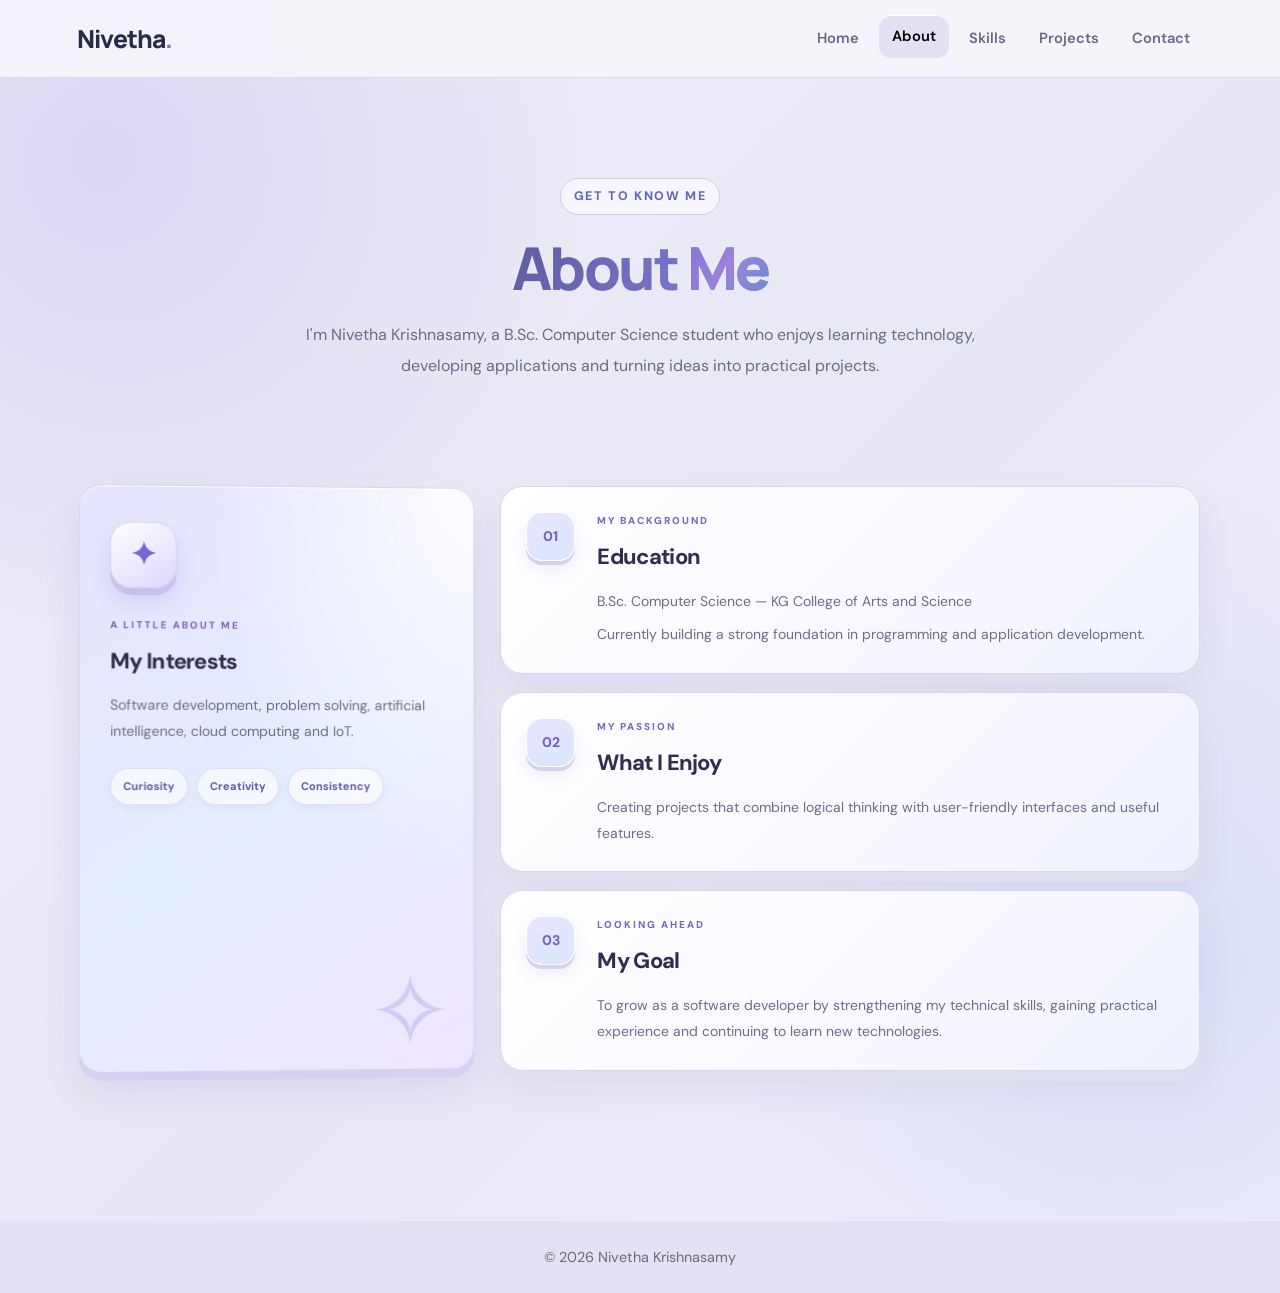
==== about.html @ 0d87b53e "Initial portfolio" ====
<!DOCTYPE html>
<html lang="en">
<head>
    <meta charset="UTF-8">
    <meta name="viewport" content="width=device-width, initial-scale=1.0">
    <title>About | Nivetha</title>
    <link rel="stylesheet" href="style.css">
</head>
<body class="about-page">

<header>
    <a class="logo" href="index.html">Nivetha<span>.</span></a>
    <nav>
        <a href="index.html">Home</a>
        <a class="active" href="about.html">About</a>
        <a href="skills.html">Skills</a>
        <a href="projects.html">Projects</a>
        <a href="contact.html">Contact</a>
    </nav>
</header>

<main>
    <section class="page-intro">
        <span class="eyebrow">GET TO KNOW ME</span>
        <h1 class="page-title">About <span>Me</span></h1>
        <p>
            I'm Nivetha Krishnasamy, a B.Sc. Computer Science student
            who enjoys learning technology, developing applications
            and turning ideas into practical projects.
        </p>
    </section>

    <section class="about-layout section">
        <aside class="about-panel">
            <div class="icon-tile">✦</div>
            <span class="about-label">A LITTLE ABOUT ME</span>
            <h2>My Interests</h2>
            <p>
                Software development, problem solving, artificial
                intelligence, cloud computing and IoT.
            </p>

            <div class="chips">
                <span class="chip">Curiosity</span>
                <span class="chip">Creativity</span>
                <span class="chip">Consistency</span>
            </div>

            <div class="about-decoration">✧</div>
        </aside>

        <div class="list">
            <article class="list-item">
                <div class="about-card-icon">01</div>
                <div>
                    <span class="about-label">MY BACKGROUND</span>
                    <h2>Education</h2>
                    <p>
                        B.Sc. Computer Science — KG College of Arts and Science
                    </p>
                    <p>
                        Currently building a strong foundation in programming
                        and application development.
                    </p>
                </div>
            </article>

            <article class="list-item">
                <div class="about-card-icon">02</div>
                <div>
                    <span class="about-label">MY PASSION</span>
                    <h2>What I Enjoy</h2>
                    <p>
                        Creating projects that combine logical thinking
                        with user-friendly interfaces and useful features.
                    </p>
                </div>
            </article>

            <article class="list-item">
                <div class="about-card-icon">03</div>
                <div>
                    <span class="about-label">LOOKING AHEAD</span>
                    <h2>My Goal</h2>
                    <p>
                        To grow as a software developer by strengthening
                        my technical skills, gaining practical experience
                        and continuing to learn new technologies.
                    </p>
                </div>
            </article>
        </div>
    </section>
</main>

<footer>© 2026 Nivetha Krishnasamy</footer>

<script src="script.js"></script>
</body>
</html>
---- style.css ----
@import url('https://fonts.googleapis.com/css2?family=DM+Sans:wght@400;500;600;700&family=Manrope:wght@500;600;700;800&display=swap');

/* =========================
   1. THEME VARIABLES
========================= */

:root {
    --bg: #eeedf7;
    --bg2: #e4e3f1;
    --paper: #f9f8fd;
    --card: #ffffff;
    --ink: #292b4d;
    --muted: #686b89;
    --accent: #777bc7;
    --accent2: #9b8cdb;
    --line: #d8d7ec;

    --shadow: 0 18px 45px #5d5b9220;
    --shadow2: 0 24px 42px #7773b52b;

    --card-surface: linear-gradient(145deg, #fbfaff 0%, #efedf9 100%);
    --card-border: #d8d6ed;
    --card-shadow: 0 10px 0 #e0def1, 0 18px 35px #65639a18;
    --card-shadow-hover: 0 14px 0 #d7d4ed, 0 26px 42px #65639a26;
}

/* =========================
   2. GLOBAL STYLES
========================= */

* {
    box-sizing: border-box;
    margin: 0;
    padding: 0;
}

html {
    scroll-behavior: smooth;
}

body {
    font-family: 'DM Sans', sans-serif;
    background:
        radial-gradient(circle at 10% 5%, #dad8f0 0, transparent 32%),
        linear-gradient(135deg, var(--bg), #f4f1f9 55%, #e4e6f5);
    color: var(--ink);
    line-height: 1.7;
    min-height: 100vh;
}

a {
    color: inherit;
    text-decoration: none;
}

main {
    max-width: 1180px;
    width: 88%;
    margin: auto;
    min-height: 72vh;
}

/* =========================
   3. HEADER AND NAVIGATION
========================= */

header {
    position: sticky;
    top: 0;
    z-index: 10;
    display: flex;
    align-items: center;
    justify-content: space-between;
    gap: 22px;
    padding: 17px max(6%, calc((100% - 1180px) / 2));
    background: #f7f6fbe8;
    backdrop-filter: blur(18px);
    border-bottom: 1px solid #d9d8ed;
}

.logo {
    font: 800 1.55rem Manrope, sans-serif;
    color: var(--ink);
    letter-spacing: -1px;
}

.logo span {
    color: var(--accent);
}

nav {
    display: flex;
    align-items: center;
    gap: 7px;
    flex-wrap: wrap;
}

nav a {
    padding: 9px 13px;
    border-radius: 12px;
    color: #666987;
    font-weight: 600;
    font-size: .92rem;
    transition: .25s;
}

nav a:hover,
nav a.active {
    background: #e3e1f5;
    color: #565aa9;
    box-shadow: inset 0 1px #ffffff;
}

/* =========================
   4. HOME HERO SECTION
========================= */

.hero {
    display: grid;
    grid-template-columns: 1.15fr .85fr;
    gap: 60px;
    align-items: center;
    padding: 90px 0 75px;
}

.eyebrow {
    display: inline-flex;
    padding: 7px 13px;
    border: 1px solid #cfceea;
    border-radius: 30px;
    background: #f7f6ff;
    color: #6569b5;
    font-size: .78rem;
    font-weight: 800;
    letter-spacing: 1.6px;
}

.hero h1,
.page-title {
    font: 800 clamp(2.5rem, 5.4vw, 4.6rem) / 1.1 Manrope, sans-serif;
    letter-spacing: -2.5px;
    margin: 20px 0;
    color: #292b4d;
}

.hero h1 span,
.page-title span {
    color: #777bc7;
}

.hero h2 {
    font-size: 1.2rem;
    color: #6b6d8a;
    margin-bottom: 15px;
}

.lead {
    font-size: 1.08rem;
    color: var(--muted);
    max-width: 600px;
}

.actions {
    display: flex;
    gap: 12px;
    flex-wrap: wrap;
    margin-top: 26px;
}

/* =========================
   5. BUTTONS
========================= */

.btn {
    display: inline-flex;
    align-items: center;
    justify-content: center;
    padding: 12px 19px;
    border-radius: 13px;
    background: linear-gradient(135deg, #777bc7, #9990dc);
    color: #ffffff;
    font-weight: 700;
    border: 1px solid #8986d1;
    box-shadow: 0 8px 18px #777bc735;
    transition: transform .25s, box-shadow .25s;
    cursor: pointer;
    font: inherit;
}

.btn:hover {
    transform: translateY(-4px);
    box-shadow: 0 14px 25px #777bc74a;
}

.btn.secondary {
    background: #faf9ff;
    color: #6266b2;
    border-color: #d8d6f0;
}

.btn:disabled {
    opacity: .65;
    cursor: wait;
    transform: none;
}

/* =========================
   6. HOME PROFILE VISUAL
========================= */

.visual {
    position: relative;
    min-height: 360px;
    display: grid;
    place-items: center;
    perspective: 1000px;
}

.profile-card {
    position: relative;
    width: min(310px, 90%);
    aspect-ratio: 4 / 5;
    border-radius: 30px;
    background: linear-gradient(145deg, #ffffff, #e6e4f6);
    border: 1px solid #ffffff;
    box-shadow: 20px 22px 0 #d2d0eb, 0 35px 65px #62619c30;
    transform: rotate(4deg);
    display: grid;
    place-items: center;
    overflow: hidden;

    
/* Fix profile photo display */
.profile-card {
    position: relative;
    width: 320px;
    height: 380px;
    overflow: hidden;
    border-radius: 28px;
    background: #e9e3f8;
    isolation: isolate;
}

.profile-card img {
    position: relative;
    z-index: 2;
    display: block;
    width: 100%;
    height: 100%;
    object-fit: cover;
    object-position: center top;
    border-radius: inherit;
}

/* Hide decorative overlays covering the photo */
.profile-card::before,
.profile-card::after {
    content: none !important;
    display: none !important;
}

}

.profile-card::before {
    content: '';
    position: absolute;
    width: 250px;
    height: 250px;
    border-radius: 50%;
    background: linear-gradient(135deg, #c8c6ef, #a4a5df);
    top: -55px;
    right: -70px;
}

.profile-card::after {
    content: 'N.';
    font: 800 8rem Manrope, sans-serif;
    color: #777bc7;
    opacity: .95;
    text-shadow: 4px 7px #d7d5f0;
    z-index: 1;
}

.floating {
    position: absolute;
    border-radius: 22px;
    background: #fbfaff;
    border: 1px solid #ffffff;
    box-shadow: var(--shadow);
    padding: 14px 18px;
    font-weight: 800;
    color: #696cba;
}

.float-a {
    top: 32px;
    left: 0;
    transform: rotate(-7deg);
}

.float-b {
    right: 0;
    bottom: 40px;
    transform: rotate(6deg);
}

/* =========================
   7. SECTIONS AND HEADINGS
========================= */

.section {
    padding: 38px 0 65px;
}

.section-head {
    margin-bottom: 24px;
}

.section-head h2 {
    font: 800 clamp(1.8rem, 3vw, 2.5rem) Manrope, sans-serif;
    letter-spacing: -1px;
}

.section-head p {
    color: var(--muted);
    margin-top: 7px;
}

.page-intro {
    padding: 70px 0 32px;
}

.page-intro .page-title {
    font-size: clamp(2.4rem, 5vw, 3.7rem);
}

.page-intro p {
    max-width: 720px;
    color: var(--muted);
}

/* =========================
   8. COMMON 3D CARDS
========================= */

.cards {
    display: grid;
    grid-template-columns: repeat(3, minmax(0, 1fr));
    align-items: stretch;
    gap: 24px;
}

.card,
.about-panel,
.list-item,
.contact-box,
.contact-form {
    background: var(--card-surface);
    border: 1px solid var(--card-border);
    border-radius: 23px;
    box-shadow: var(--card-shadow);
    transition:
        transform .28s ease,
        box-shadow .28s ease,
        border-color .28s ease;
    transform-style: preserve-3d;
}

.card {
    height: 100%;
    display: flex;
    flex-direction: column;
    align-items: flex-start;
    padding: 26px;
}

.card:hover,
.about-panel:hover,
.list-item:hover,
.contact-box:hover,
.contact-form:hover {
    transform: translateY(-5px);
    box-shadow: var(--card-shadow-hover);
    border-color: #c4c1e7;
}

.card h3 {
    font: 700 1.2rem Manrope, sans-serif;
    margin: 10px 0;
    color: #383a69;
}

.card p {
    color: var(--muted);
}

.icon-tile {
    width: 52px;
    height: 52px;
    display: grid;
    place-items: center;
    flex-shrink: 0;
    border-radius: 16px;
    background: linear-gradient(145deg, #e4e2f8, #c9c8ed);
    color: #6669b4;
    font-size: 1.35rem;
    font-weight: 800;
    border: 1px solid #d7d4f1;
    box-shadow: inset 2px 2px #ffffff, 5px 6px 12px #7777ae20;
}

/* =========================
   9. ABOUT PAGE
========================= */

.about-page {
    --about-text: #302e50;
    --about-muted: #6e6c89;
}

.about-page .page-intro {
    max-width: 850px;
    margin: 0 auto;
    text-align: center;
}

.about-page .page-intro p {
    max-width: 690px;
    margin: 18px auto 0;
    line-height: 1.9;
}

.about-page .page-title span {
    background: linear-gradient(120deg, #8070d8, #9c83dc, #658bd5);
    -webkit-background-clip: text;
    background-clip: text;
    color: transparent;
}

.about-layout {
    display: grid;
    grid-template-columns: minmax(260px, .85fr) minmax(0, 1.5fr);
    gap: 24px;
    align-items: stretch;
}

.about-panel {
    position: relative;
    overflow: hidden;
    padding: 36px 30px;
    min-height: 350px;
    background:
        radial-gradient(ellipse at top right, #ffffffeb, transparent 48%),
        linear-gradient(145deg, #e6e4ff 0%, #e4edff 55%, #f0e5ff 100%);
    box-shadow:
        0 8px 0 #d4d2f0,
        0 18px 35px #5b539921,
        inset 0 1px 0 #ffffff;
    transform: perspective(1000px) rotateY(2deg);
}

.about-page .about-panel:hover {
    transform: perspective(1000px) rotateY(0deg) translateY(-8px);
    box-shadow:
        0 12px 0 #d4d2f0,
        0 28px 45px #5b539933,
        inset 0 1px 0 #ffffff;
}

.about-page .icon-tile {
    width: 66px;
    height: 66px;
    margin-bottom: 28px;
    border-radius: 21px;
    background: linear-gradient(145deg, #ffffff, #dcd7ff);
    color: #7867cf;
    font-size: 31px;
    box-shadow: 0 7px 0 #c9c2f1, 0 13px 22px #5a4ca524;
}

.about-label {
    display: block;
    margin-bottom: 9px;
    color: #7867bd;
    font-size: 10px;
    font-weight: 800;
    letter-spacing: 2px;
}

.about-page .about-panel h2,
.about-page .list-item h2 {
    margin: 0 0 13px;
    color: var(--about-text);
    font-size: 22px;
    font-weight: 750;
}

.about-page .about-panel > p,
.about-page .list-item p {
    color: var(--about-muted);
    font-size: 14px;
    line-height: 1.85;
}

.about-page .about-panel > p {
    margin-bottom: 23px;
}

.chips {
    display: flex;
    flex-wrap: wrap;
    gap: 9px;
    margin-top: 18px;
}

.chip {
    display: inline-flex;
    align-items: center;
    padding: 8px 12px;
    border: 1px solid #d5d2ee;
    border-radius: 12px;
    background: #e8e6f7;
    color: #595da6;
    font-size: .9rem;
    font-weight: 700;
    transition: transform .2s ease, background .2s ease;
}

.chip:hover {
    transform: translateY(-2px);
    background: #dedbf4;
}

.about-page .chip {
    border-radius: 999px;
    background: #ffffffa6;
    border-color: #7d6bc72e;
    color: #6256a5;
    font-size: 11px;
    box-shadow: 0 3px 8px #5a4ca510;
}

.about-page .chip:hover {
    transform: translateY(-3px);
    background: #ffffff;
}

.about-decoration {
    position: absolute;
    right: 22px;
    bottom: 7px;
    color: #7867cf3b;
    font-size: 100px;
    line-height: 1;
    pointer-events: none;
}

.list {
    display: grid;
    grid-template-columns: 1fr;
    gap: 18px;
}

.list-item {
    display: grid;
    grid-template-columns: 53px minmax(0, 1fr);
    align-items: start;
    gap: 18px;
    padding: 25px;
    background: linear-gradient(135deg, #ffffff 0%, #f8f7ff 62%, #eef2ff 100%);
}

.list-item strong {
    display: block;
    font: 800 1.08rem Manrope, sans-serif;
    color: #5559a5;
    margin-bottom: 7px;
}

.about-page .list-item p {
    margin: 7px 0 0;
}

.about-page .list-item p + p {
    margin-top: 8px;
}

.about-card-icon {
    display: grid;
    place-items: center;
    width: 49px;
    height: 49px;
    border: 1px solid #fffffff2;
    border-radius: 16px;
    background: linear-gradient(145deg, #e9e5ff, #d9e7ff);
    color: #7262c4;
    font-size: 14px;
    font-weight: 800;
    box-shadow: 0 4px 0 #d5d2f0, 0 8px 15px #6455af1a;
    transition: transform .3s ease;
}

.about-page .list-item:hover .about-card-icon {
    transform: translateY(-3px) rotate(-5deg);
}

/* =========================
   10. PROJECT CARDS
========================= */

.cards > .card .project-buttons {
    margin-top: auto;
    padding-top: 18px;
}

.cards > .card .tech-description:not([hidden]) {
    width: 100%;
}

.project-extra {
    margin-top: 14px;
}

.project-buttons {
    margin-top: 16px;
}

.tech-tags {
    display: flex;
    flex-wrap: wrap;
    gap: 8px;
    margin-top: 14px;
}

.tech-tags button {
    border: 1px solid #d5d2ee;
    background: #e8e6f7;
    border-radius: 12px;
    padding: 7px 10px;
    color: #595da6;
    cursor: pointer;
    transition: transform .2s ease, background .2s ease;
}

.tech-tags button:hover {
    transform: translateY(-2px);
    background: #dedbf4;
}

.tech-description {
    margin-top: 12px;
    padding: 12px;
    background: #f0effb;
    border-radius: 12px;
    color: #5f6284;
}

/* =========================
   11. CONTACT PAGE
========================= */

.contact-layout {
    display: grid;
    grid-template-columns: minmax(0, .8fr) minmax(0, 1.2fr);
    align-items: stretch;
    gap: 24px;
    padding-bottom: 70px;
}

.contact-box,
.contact-form {
    padding: 30px;
}

.contact-box h2,
.contact-form h2 {
    font: 800 1.35rem Manrope, sans-serif;
    color: #383a69;
    margin: 13px 0;
}

.contact-box p {
    color: var(--muted);
    margin: 10px 0;
}

.contact-box a {
    overflow-wrap: anywhere;
}

.contact-form label {
    display: block;
    font-weight: 700;
    font-size: .9rem;
    margin: 12px 0 5px;
}

.contact-form input,
.contact-form textarea {
    width: 100%;
    padding: 13px 14px;
    border: 1px solid #d5d3eb;
    background: #fbfaff;
    border-radius: 13px;
    font: inherit;
    color: var(--ink);
    outline: none;
}

.contact-form input:focus,
.contact-form textarea:focus {
    border-color: #8b89d0;
    box-shadow: 0 0 0 4px #b9b6eb35;
}

.contact-form textarea {
    min-height: 140px;
    resize: vertical;
}

.form-actions {
    margin-top: 16px;
}

.status {
    margin-top: 12px;
    color: #5559a2;
    font-weight: 700;
    overflow-wrap: anywhere;
}

/* =========================
   12. FOOTER
========================= */

footer {
    text-align: center;
    padding: 24px;
    margin-top: 20px;
    background: #e3e1f2;
    border-top: 1px solid #d3d1e9;
    color: #686b89;
    font-size: .9rem;
}

.menu-toggle {
    display: none;
}

/* =========================
   13. TABLET RESPONSIVE
========================= */

@media (max-width: 800px) {
    header {
        align-items: flex-start;
        flex-direction: column;
        padding: 14px 6%;
    }

    nav {
        gap: 2px;
    }

    nav a {
        padding: 7px 9px;
        font-size: .85rem;
    }

    .hero {
        grid-template-columns: 1fr;
        gap: 25px;
        padding: 55px 0;
    }

    .visual {
        min-height: 300px;
    }

    .cards {
        grid-template-columns: repeat(2, minmax(0, 1fr));
    }

    .about-layout,
    .contact-layout {
        grid-template-columns: 1fr;
        align-items: stretch;
    }

    .about-page .about-panel {
        min-height: auto;
        transform: none;
    }

    .about-page .about-panel:hover {
        transform: translateY(-5px);
    }

    .about-panel,
    .list-item,
    .contact-box,
    .contact-form {
        padding: 23px;
    }

    .about-page .page-intro {
        margin-top: 35px;
    }
}

/* =========================
   14. MOBILE RESPONSIVE
========================= */

@media (max-width: 540px) {
    main {
        width: 90%;
    }

    .cards {
        grid-template-columns: 1fr;
    }

    .hero h1 {
        letter-spacing: -1.5px;
    }

    .page-intro {
        padding-top: 48px;
    }

    .card {
        padding: 22px;
    }

    .visual {
        min-height: 275px;
    }

    .profile-card {
        width: 235px;
    }

    .float-a {
        left: 2px;
    }

    .float-b {
        right: 0;
    }

    .about-page .about-layout {
        padding: 12px 0 55px;
    }

    .about-page .about-panel {
        padding: 27px 23px;
        border-radius: 23px;
    }

    .about-page .list-item {
        grid-template-columns: 43px minmax(0, 1fr);
        gap: 13px;
        padding: 19px 16px;
        border-radius: 20px;
    }

    .about-page .about-card-icon {
        width: 41px;
        height: 41px;
        border-radius: 13px;
    }

    .about-page .about-panel h2,
    .about-page .list-item h2 {
        font-size: 19px;
    }
}

/* =========================
   15. ACCESSIBILITY
========================= */

@media (prefers-reduced-motion: reduce) {
    *,
    *::before,
    *::after {
        scroll-behavior: auto !important;
        transition: none !important;
        animation: none !important;
    }
}
```css
/* ===================================
   PERIWINKLE DREAM — PREMIUM UPGRADE
   =================================== */

:root {
    --bg: #eeedf7;
    --bg-soft: #e5e3f3;
    --surface: #fbfaff;
    --purple: #7775c9;
    --purple-dark: #5e5cb0;
    --lilac: #aaa0e5;
    --blue: #a6b8ef;
    --text: #292846;
    --muted: #70708e;
    --border: rgba(119, 117, 201, 0.18);
    --shadow:
        0 12px 30px rgba(85, 79, 150, 0.10),
        0 3px 8px rgba(85, 79, 150, 0.06);
}

/* Soft gradient background */
body {
    background:
        radial-gradient(
            circle at 8% 12%,
            rgba(181, 167, 239, 0.32),
            transparent 30%
        ),
        radial-gradient(
            circle at 92% 75%,
            rgba(165, 190, 242, 0.30),
            transparent 32%
        ),
        linear-gradient(135deg, #eeedf7, #e8e7f5 55%, #f4f1fb);

    color: var(--text);
    overflow-x: hidden;
}

/* Smooth scrolling */
html {
    scroll-behavior: smooth;
}

/* Attractive headings */
h1,
h2,
h3 {
    letter-spacing: -0.7px;
}

h1 {
    background: linear-gradient(
        115deg,
        #37335f,
        #7775c9 55%,
        #a08cdb
    );

    -webkit-background-clip: text;
    background-clip: text;
    -webkit-text-fill-color: transparent;
}

/* Premium navigation */
header {
    backdrop-filter: blur(16px);
    -webkit-backdrop-filter: blur(16px);
}

nav a {
    transition:
        color 0.3s ease,
        background 0.3s ease,
        transform 0.3s ease;
}

nav a:hover,
nav a.active {
    color: var(--purple-dark);
    transform: translateY(-2px);
}

/* Gradient buttons */
button,
.btn,
a.btn,
.primary-btn {
    background: linear-gradient(
        135deg,
        #7775c9,
        #9285d7 60%,
        #a49be5
    );

    color: #ffffff;
    border: 1px solid rgba(255, 255, 255, 0.45);
    border-radius: 14px;
    padding: 12px 23px;
    font-weight: 600;
    box-shadow: 0 7px 18px rgba(103, 96, 190, 0.22);

    transition:
        transform 0.3s ease,
        box-shadow 0.3s ease,
        filter 0.3s ease;
}

button:hover,
.btn:hover,
a.btn:hover,
.primary-btn:hover {
    transform: translateY(-4px);
    box-shadow: 0 13px 25px rgba(103, 96, 190, 0.30);
    filter: saturate(1.12);
}

/* 3D card effect */
.card,
.skill-card,
.project-card,
.info-card,
.about-card,
.interest-card,
.education-card {
    position: relative;
    background: linear-gradient(
        145deg,
        rgba(255, 255, 255, 0.96),
        rgba(245, 243, 253, 0.94)
    );

    border: 1px solid rgba(255, 255, 255, 0.95);
    border-radius: 22px;
    box-shadow: var(--shadow);

    transition:
        transform 0.35s ease,
        box-shadow 0.35s ease,
        border-color 0.35s ease;

    transform-style: preserve-3d;
}

/* Soft highlight inside cards */
.card::before,
.skill-card::before,
.project-card::before,
.info-card::before,
.about-card::before,
.interest-card::before,
.education-card::before {
    content: "";
    position: absolute;
    inset: 0;
    border-radius: inherit;
    background: linear-gradient(
        135deg,
        rgba(255, 255, 255, 0.48),
        transparent 48%
    );

    pointer-events: none;
}

/* Lift on hover */
.card:hover,
.skill-card:hover,
.project-card:hover,
.info-card:hover,
.about-card:hover,
.interest-card:hover,
.education-card:hover {
    transform: translateY(-9px) rotateX(2deg);
    box-shadow:
        0 22px 42px rgba(91, 83, 161, 0.17),
        0 7px 15px rgba(91, 83, 161, 0.08);

    border-color: rgba(143, 130, 220, 0.42);
}

/* Skill badges */
.skill-card span,
.skill-tag,
.tech-tag {
    display: inline-block;
    background: linear-gradient(135deg, #eeebff, #e1e9ff);
    color: #57549e;
    border: 1px solid #dcd9f5;
    border-radius: 10px;
    padding: 7px 12px;
    margin: 4px;

    transition:
        transform 0.25s ease,
        background 0.25s ease;
}

.skill-card span:hover,
.skill-tag:hover,
.tech-tag:hover {
    transform: translateY(-3px) scale(1.04);
    background: linear-gradient(135deg, #ded8ff, #d8e4ff);
}

/* Project card images */
.project-card img,
.card img {
    transition: transform 0.45s ease;
}

.project-card:hover img,
.card:hover img {
    transform: scale(1.035);
}

/* Form inputs */
input,
textarea,
select {
    background: rgba(255, 255, 255, 0.82);
    color: var(--text);
    border: 1px solid #d7d4ed;
    border-radius: 12px;
    padding: 12px 14px;
    transition:
        border-color 0.25s ease,
        box-shadow 0.25s ease;
}

input:focus,
textarea:focus,
select:focus {
    outline: none;
    border-color: var(--purple);
    box-shadow: 0 0 0 4px rgba(119, 117, 201, 0.13);
}

/* Footer */
footer {
    border-top: 1px solid var(--border);
    color: var(--muted);
}

/* Keyboard accessibility */
a:focus-visible,
button:focus-visible {
    outline: 3px solid #9b91e1;
    outline-offset: 4px;
}

/* Mobile responsive */
@media (max-width: 768px) {
    .card,
    .skill-card,
    .project-card,
    .info-card,
    .about-card,
    .interest-card,
    .education-card {
        border-radius: 18px;
    }

    .card:hover,
    .skill-card:hover,
    .project-card:hover,
    .info-card:hover,
    .about-card:hover,
    .interest-card:hover,
    .education-card:hover {
        transform: translateY(-4px);
    }

    button,
    .btn,
    a.btn,
    .primary-btn {
        padding: 11px 18px;
    }
}

/* Reduce motion when requested */
@media (prefers-reduced-motion: reduce) {
    *,
    *::before,
    *::after {
        scroll-behavior: auto !important;
        animation-duration: 0.01ms !important;
        transition-duration: 0.01ms !important;
    }
}
```css
/* ==========================================
   NIVETHA PORTFOLIO — PAGE-BY-PAGE DESIGN
   Theme: Periwinkle Dream
   ========================================== */

/* SHARED DESIGN */
body {
    background:
        radial-gradient(ellipse at 10% 5%,
            #dcd8f5 0%, transparent 34%),
        radial-gradient(ellipse at 95% 55%,
            #dce5fa 0%, transparent 30%),
        #eeedf7;
    color: #292846;
}

main {
    width: min(1120px, 92%);
    margin-inline: auto;
}

section {
    margin-block: 35px;
}

section h2 {
    color: #5552a0;
    letter-spacing: -0.7px;
}

a, button {
    transition: all 0.3s ease;
}

a:focus-visible,
button:focus-visible,
input:focus-visible,
textarea:focus-visible {
    outline: 3px solid #a49be5;
    outline-offset: 3px;
}

/* HOME — BOLD HERO */
body:not(.about-page):not(.skills-page)
:not(.projects-page):not(.contact-page) main {
    padding-block: 28px;
}

.hero,
.home-hero {
    position: relative;
    isolation: isolate;
    padding: clamp(32px, 7vw, 78px);
    border: 1px solid rgba(255,255,255,.85);
    border-radius: 32px;
    background: linear-gradient(
        130deg, #fbfaff, #e6e2fb 58%, #dce7fb
    );
    box-shadow: 0 24px 60px rgba(87, 78, 157, .13);
    overflow: hidden;
}

.hero::after,
.home-hero::after {
    content: "";
    position: absolute;
    z-index: -1;
    width: 230px;
    height: 230px;
    right: -65px;
    top: -65px;
    border-radius: 50%;
    background: linear-gradient(135deg, #c8baf4, #b8d0f7);
    filter: blur(2px);
    opacity: .65;
}

.hero h1,
.home-hero h1 {
    font-size: clamp(2.5rem, 6vw, 4.8rem);
    line-height: 1.08;
}

.hero p,
.home-hero p {
    max-width: 650px;
    line-height: 1.85;
}

/* ABOUT — PROFILE AND TIMELINE */
.about-page main {
    padding-block: 30px;
}

.about-page .interest-card,
.about-page .info-card,
.about-page .about-card,
.about-page .education-card {
    padding: 25px;
    border-radius: 24px;
    background: linear-gradient(145deg, #fff, #f0edff);
    border: 1px solid #fff;
    box-shadow: 0 14px 32px rgba(91, 83, 161, .12);
    transition: transform .35s ease, box-shadow .35s ease;
}

.about-page .interest-card:hover,
.about-page .info-card:hover,
.about-page .about-card:hover,
.about-page .education-card:hover {
    transform: translateY(-7px) rotateX(2deg);
    box-shadow: 0 24px 42px rgba(91, 83, 161, .19);
}

/* SKILLS — RAISED SKILL TILES */
.skills-page main {
    padding-block: 25px;
}

.skills-page .skill-card {
    padding: 25px;
    border-radius: 22px;
    background: linear-gradient(145deg, #fff, #e9e7fa);
    border: 1px solid #fff;
    box-shadow:
        0 10px 0 #d9d5f0,
        0 18px 30px rgba(84, 78, 150, .12);
    transition: transform .3s ease, box-shadow .3s ease;
}

.skills-page .skill-card:hover {
    transform: translateY(-8px) rotate(-1deg);
    box-shadow:
        0 5px 0 #c8c2eb,
        0 24px 38px rgba(84, 78, 150, .19);
}

.skills-page .skill-card h2,
.skills-page .skill-card h3 {
    color: #5e5bb0;
}

/* PROJECTS — PORTFOLIO SHOWCASE */
.projects-page main {
    padding-block: 25px;
}

.projects-page .project-card {
    position: relative;
    padding: 26px;
    border-radius: 25px;
    background: linear-gradient(145deg, #fff, #efedfc);
    border: 1px solid #fff;
    box-shadow: 0 12px 30px rgba(84, 78, 150, .12);
    overflow: hidden;
    transition: transform .35s ease, box-shadow .35s ease;
}

.projects-page .project-card::before {
    content: "";
    display: block;
    height: 5px;
    margin: -26px -26px 22px;
    background: linear-gradient(90deg, #7775c9, #a9a0e9, #b8d0f7);
}

.projects-page .project-card:hover {
    transform: translateY(-8px);
    box-shadow: 0 24px 44px rgba(84, 78, 150, .19);
}

.projects-page .project-card a {
    color: #625fb6;
    font-weight: 700;
}

/* CONTACT — PREMIUM FORM */
.contact-page .contact-intro {
    padding: clamp(25px, 5vw, 50px);
    border-radius: 28px;
    background: linear-gradient(130deg, #fbfaff, #e6e2fb, #e0eafa);
    box-shadow: 0 18px 42px rgba(84, 78, 150, .12);
}

.contact-page form {
    padding: clamp(20px, 4vw, 36px);
    border: 1px solid #fff;
    border-radius: 24px;
    background: rgba(255,255,255,.78);
    box-shadow: 0 15px 35px rgba(84, 78, 150, .12);
}

.contact-page input,
.contact-page textarea {
    width: 100%;
    box-sizing: border-box;
    padding: 13px 15px;
    border: 1px solid #d8d4ef;
    border-radius: 12px;
    background: #fff;
    transition: border-color .25s, box-shadow .25s;
}

.contact-page input:focus,
.contact-page textarea:focus {
    outline: none;
    border-color: #7775c9;
    box-shadow: 0 0 0 4px rgba(119,117,201,.13);
}

/* BUTTONS */
button,
.btn,
.primary-btn {
    border-radius: 13px;
    box-shadow: 0 7px 18px rgba(103, 96, 190, .20);
}

button:hover,
.btn:hover,
.primary-btn:hover {
    transform: translateY(-3px);
    box-shadow: 0 12px 25px rgba(103, 96, 190, .28);
}

/* RESPONSIVE */
@media (max-width: 768px) {
    .hero,
    .home-hero,
    .contact-page .contact-intro {
        border-radius: 22px;
        padding: 25px;
    }

    .about-page .interest-card,
    .about-page .info-card,
    .about-page .about-card,
    .about-page .education-card,
    .skills-page .skill-card,
    .projects-page .project-card {
        border-radius: 18px;
    }

    .skills-page .skill-card:hover,
    .projects-page .project-card:hover,
    .about-page .info-card:hover,
    .about-page .about-card:hover {
        transform: translateY(-4px);
    }
}

@media (prefers-reduced-motion: reduce) {
    *,
    *::before,
    *::after {
        animation-duration: .01ms !important;
        transition-duration: .01ms !important;
    }
}


.profile-card {
    width: 320px;
    height: 380px;
    border-radius: 28px;
    overflow: hidden;
    background: #e9e3f8;
    box-shadow: 0 20px 45px rgba(70, 50, 110, 0.2);
}

.profile-card img {
    width: 100%;
    height: 100%;
    object-fit: cover;
    object-position: center top;
    display: block;
}

/* ===== FULL PROFILE PHOTO - LAVENDER THEME ===== */

.visual {
    position: relative;
    display: flex;
    align-items: center;
    justify-content: center;
    min-width: 0;
}

.profile-card {
    position: relative;
    width: min(100%, 360px);
    height: 440px;
    padding: 9px;
    overflow: hidden;
    border: 2px solid rgba(255, 255, 255, 0.9);
    border-radius: 30px;
    background: linear-gradient(145deg, #dcd7ff, #eee9ff);
    box-shadow: 0 22px 55px rgba(91, 76, 165, 0.22);
    transform: rotate(2deg);
}

/* Display the whole photo */
.profile-card img {
    display: block;
    position: relative;
    z-index: 2;
    width: 100%;
    height: 100%;
    object-fit: contain;
    object-position: center;
    border-radius: 22px;
    background: #e6e0fa;
}

/* Remove old decorative shapes inside the photo card */
.profile-card::before,
.profile-card::after {
    content: none !important;
    display: none !important;
}

.profile-card .initial,
.profile-card .monogram,
.profile-card .profile-letter {
    display: none !important;
}

/* Floating labels */
.floating {
    position: absolute;
    z-index: 3;
    padding: 13px 18px;
    border: 1px solid rgba(255, 255, 255, 0.9);
    border-radius: 15px;
    background: rgba(255, 255, 255, 0.94);
    color: #6960bd;
    font-weight: 700;
    box-shadow: 0 10px 28px rgba(85, 72, 150, 0.14);
}

.float-a {
    top: 8%;
    left: -7%;
}

.float-b {
    right: -5%;
    bottom: 9%;
}

/* Mobile responsive */
@media (max-width: 768px) {
    .visual {
        width: 100%;
        margin: 30px auto;
    }

    .profile-card {
        width: min(82vw, 340px);
        height: 410px;
    }

    .float-a {
        left: 0;
    }

    .float-b {
        right: 0;
    }
}

/* ===== FINAL PROFILE PHOTO FIX ===== */

.profile-card {
    position: relative;
    width: 340px;
    height: 420px;
    padding: 0;
    overflow: hidden;
    border: 3px solid #ffffff;
    border-radius: 28px;
    background: #dcd6fb;
    box-shadow: 0 20px 45px rgba(99, 83, 170, 0.20);
    transform: rotate(0deg);
}

.profile-card img {
    display: block;
    width: 100%;
    height: 100%;
    object-fit: cover;
    object-position: center 20%;
    border-radius: 25px;
    background: #dcd6fb;
}

/* Remove unwanted circle and shapes */
.profile-card::before,
.profile-card::after {
    content: none !important;
    display: none !important;
}

/* Keep only one Creative Builder label */
.visual > .float-b {
    display: block;
}

/* Remove duplicate extra floating labels */
.visual > .floating:not(.float-a):not(.float-b) {
    display: none !important;
}

@media (max-width: 768px) {
    .profile-card {
        width: min(82vw, 340px);
        height: 400px;
    }
}

/* ===== SKILLS PAGE: 3D LAVENDER DESIGN ===== */

.skills-page {
    background:
        radial-gradient(ellipse at 10% 15%, #d9d0ff 0%, transparent 35%),
        radial-gradient(ellipse at 90% 85%, #cbdcff 0%, transparent 38%),
        linear-gradient(135deg, #f7f3ff, #eeebff 55%, #e5eaff);
    background-attachment: fixed;
}

.skills-page main {
    max-width: 1200px;
    margin: 0 auto;
    padding: 45px 28px 90px;
}

.skills-page h1 {
    font-size: clamp(2.8rem, 5vw, 4.5rem);
    letter-spacing: -2px;
    background: linear-gradient(110deg, #292657, #7163d8, #9b8de9);
    -webkit-background-clip: text;
    background-clip: text;
    color: transparent;
}

.skills-page main > p {
    max-width: 680px;
    line-height: 1.9;
}

/* Skills card layout */
.skills-page .cards,
.skills-page .skills-grid {
    display: grid;
    grid-template-columns: repeat(3, minmax(0, 1fr));
    gap: 28px;
    margin-top: 65px;
    perspective: 1200px;
}

/* 3D glass cards */
.skills-page .card,
.skills-page .skill-card {
    position: relative;
    overflow: hidden;
    min-height: 270px;
    padding: 30px 26px;
    border: 1px solid rgba(255, 255, 255, 0.95);
    border-radius: 28px;
    background: linear-gradient(
        145deg,
        rgba(255, 255, 255, 0.96),
        rgba(231, 226, 255, 0.82)
    );
    box-shadow:
        0 12px 25px rgba(78, 66, 145, 0.09),
        0 25px 50px rgba(78, 66, 145, 0.08),
        inset 0 1px 0 #ffffff;
    transform-style: preserve-3d;
    transition:
        transform 0.4s ease,
        box-shadow 0.4s ease,
        border-color 0.4s ease;
}

/* Soft glow in the corner */
.skills-page .card::before,
.skills-page .skill-card::before {
    content: "";
    position: absolute;
    width: 150px;
    height: 150px;
    top: -75px;
    right: -65px;
    border-radius: 50%;
    background: linear-gradient(135deg, #c9c0ff, #a9c8ff);
    opacity: 0.42;
    filter: blur(2px);
    transition: transform 0.45s ease;
    pointer-events: none;
}

.skills-page .card:hover,
.skills-page .skill-card:hover {
    transform: translateY(-12px) rotateX(3deg) rotateY(-3deg);
    border-color: #c4b9ff;
    box-shadow:
        0 20px 35px rgba(92, 76, 180, 0.15),
        0 35px 65px rgba(92, 76, 180, 0.13);
}

.skills-page .card:hover::before,
.skills-page .skill-card:hover::before {
    transform: scale(1.5);
}

.skills-page .card h3,
.skills-page .skill-card h3 {
    position: relative;
    color: #373365;
    font-size: 1.25rem;
    margin: 18px 0 12px;
}

.skills-page .card p,
.skills-page .skill-card p {
    position: relative;
    color: #77759a;
    line-height: 1.8;
}

/* Icon tile */
.skills-page .icon-tile {
    position: relative;
    display: grid;
    place-items: center;
    width: 58px;
    height: 58px;
    border: 1px solid white;
    border-radius: 18px;
    background: linear-gradient(145deg, #e4deff, #c8c4ff);
    color: #6255c6;
    font-size: 1.55rem;
    box-shadow:
        5px 6px 0 #d4cefa,
        0 10px 22px rgba(99, 82, 180, 0.14);
    transition: transform 0.35s ease;
}

.skills-page .card:hover .icon-tile,
.skills-page .skill-card:hover .icon-tile {
    transform: translateY(-5px) rotate(-8deg) scale(1.06);
}

/* Skill tags */
.skills-page .card span,
.skills-page .skill-card span,
.skills-page .card .skill-tag,
.skills-page .skill-card .skill-tag {
    position: relative;
    display: inline-block;
    margin: 6px 5px 0 0;
    padding: 10px 14px;
    border: 1px solid #ddd7ff;
    border-radius: 13px;
    background: linear-gradient(135deg, #f0edff, #e1e5ff);
    color: #5e58ad;
    font-size: 0.9rem;
    font-weight: 650;
    transition:
        transform 0.25s ease,
        background 0.25s ease,
        box-shadow 0.25s ease;
}

.skills-page .card span:hover,
.skills-page .skill-card span:hover,
.skills-page .card .skill-tag:hover,
.skills-page .skill-card .skill-tag:hover {
    transform: translateY(-4px);
    background: linear-gradient(135deg, #d9d1ff, #cbdcff);
    box-shadow: 0 7px 15px rgba(99, 82, 180, 0.15);
}

/* Responsive */
@media (max-width: 900px) {
    .skills-page .cards,
    .skills-page .skills-grid {
        grid-template-columns: repeat(2, minmax(0, 1fr));
        gap: 20px;
    }
}

@media (max-width: 600px) {
    .skills-page main {
        padding: 35px 18px 60px;
    }

    .skills-page .cards,
    .skills-page .skills-grid {
        grid-template-columns: 1fr;
        margin-top: 35px;
    }

    .skills-page .card,
    .skills-page .skill-card {
        min-height: 230px;
        padding: 25px 22px;
    }
}

@media (prefers-reduced-motion: reduce) {
    .skills-page .card,
    .skills-page .skill-card,
    .skills-page .icon-tile {
        transition: none;
    }
}

/* ===================================
   UNIQUE 3D SKILLS CARDS - LAVENDER
=================================== */

.skills-page {
    background: linear-gradient(135deg, #e8e1ff 0%, #f8f5ff 48%, #dce7ff 100%);
}

/* Intro section */
.skills-page .page-intro {
    max-width: 1200px;
    margin: 0 auto;
    padding: 55px 28px 10px;
}

.skills-page .eyebrow {
    display: inline-block;
    padding: 9px 15px;
    border: 1px solid #d5ccff;
    border-radius: 30px;
    background: rgba(255,255,255,.65);
    color: #7462ce;
    font-size: .76rem;
    font-weight: 800;
    letter-spacing: 2px;
}

.skills-page .page-title {
    margin: 20px 0 14px;
    font-size: clamp(3rem, 6vw, 5rem);
    letter-spacing: -3px;
    color: #30285f;
}

.skills-page .page-title span {
    color: #8575e0;
}

.skills-page .page-intro p {
    max-width: 650px;
    color: #777394;
    line-height: 1.9;
}

/* Cards layout */
.skills-page .cards.section {
    max-width: 1200px;
    margin: 45px auto 100px;
    padding: 25px 28px;
    display: grid;
    grid-template-columns: repeat(2, minmax(0, 1fr));
    gap: 35px;
    perspective: 1400px;
}

/* Individual 3D cards */
.skills-page .cards .card {
    position: relative;
    isolation: isolate;
    min-height: 300px;
    padding: 34px;
    overflow: hidden;
    border: 1px solid rgba(255,255,255,.95);
    border-radius: 30px;
    background: linear-gradient(145deg, #ffffff 0%, #f5f1ff 58%, #e9e7ff 100%);
    box-shadow:
        0 5px 0 #d5cef5,
        0 12px 0 #e3ddfa,
        0 25px 40px rgba(66, 53, 130, .12);
    transform: translateY(0) rotateX(0) rotateY(0);
    transition: transform .4s ease, box-shadow .4s ease;
}

/* Large decorative corner orb */
.skills-page .cards .card::before {
    content: "";
    position: absolute;
    z-index: -1;
    width: 180px;
    height: 180px;
    top: -85px;
    right: -60px;
    border-radius: 50%;
    background: linear-gradient(145deg, #d4caff, #c6d8ff);
    opacity: .72;
    transition: transform .45s ease;
}

/* Small decorative bottom accent */
.skills-page .cards .card::after {
    content: "";
    position: absolute;
    right: 28px;
    bottom: 22px;
    width: 55px;
    height: 5px;
    border-radius: 20px;
    background: linear-gradient(90deg, #9380ed, #b9c8ff);
}

/* Alternating card colors */
.skills-page .cards .card:nth-child(2)::before {
    background: linear-gradient(145deg, #c5e7ff, #d8d0ff);
}

.skills-page .cards .card:nth-child(3)::before {
    background: linear-gradient(145deg, #f1cfff, #d4caff);
}

.skills-page .cards .card:nth-child(4)::before {
    background: linear-gradient(145deg, #c7f0e6, #cbd7ff);
}

/* Hover 3D lift */
.skills-page .cards .card:hover {
    transform: translateY(-12px) rotateX(2deg) rotateY(-2deg);
    box-shadow:
        0 5px 0 #c4b8f0,
        0 12px 0 #d7cef9,
        0 35px 55px rgba(66, 53, 130, .22);
}

.skills-page .cards .card:hover::before {
    transform: scale(1.35);
}

/* Icon tile */
.skills-page .cards .icon-tile {
    display: grid;
    place-items: center;
    position: relative;
    width: 66px;
    height: 66px;
    border: 2px solid #fff;
    border-radius: 21px;
    background: linear-gradient(145deg, #a99af5, #7467d5);
    color: white;
    font-size: 1.45rem;
    font-weight: 800;
    box-shadow: 0 7px 0 #d1c8fa, 0 13px 24px rgba(91, 74, 177, .24);
    transition: transform .35s ease;
}

.skills-page .cards .card:nth-child(2) .icon-tile {
    background: linear-gradient(145deg, #8dcdf2, #7188df);
}

.skills-page .cards .card:nth-child(3) .icon-tile {
    background: linear-gradient(145deg, #d09cf2, #9075df);
}

.skills-page .cards .card:nth-child(4) .icon-tile {
    background: linear-gradient(145deg, #83d9c8, #6c9de1);
}

.skills-page .cards .card:hover .icon-tile {
    transform: translateY(-5px) rotate(-8deg);
}

/* Card text */
.skills-page .cards .card h3 {
    position: relative;
    margin: 25px 0 12px;
    color: #383064;
    font-size: 1.35rem;
}

.skills-page .cards .card p {
    position: relative;
    max-width: 330px;
    margin-bottom: 20px;
    color: #777394;
    line-height: 1.8;
}

/* Actual chip container in your HTML */
.skills-page .cards .chips {
    position: relative;
    display: flex;
    flex-wrap: wrap;
    gap: 10px;
    margin-top: 20px;
}

/* Skill tags */
.skills-page .cards .chips .chip {
    display: inline-flex;
    align-items: center;
    justify-content: center;
    padding: 10px 15px;
    border: 1px solid #ded7ff;
    border-radius: 12px;
    background: linear-gradient(145deg, #fff, #e9e4ff);
    color: #6658b5;
    font-size: .88rem;
    font-weight: 750;
    box-shadow: 0 4px 0 #d8d0f5;
    transition: transform .25s ease, background .25s ease;
}

.skills-page .cards .chips .chip:hover {
    transform: translateY(-4px);
    background: linear-gradient(145deg, #dcd4ff, #d4e3ff);
}

/* Responsive layout */
@media (max-width: 800px) {
    .skills-page .cards.section {
        grid-template-columns: 1fr;
        gap: 28px;
        margin-top: 25px;
        padding: 20px;
    }

    .skills-page .cards .card {
        min-height: 270px;
    }

    .skills-page .page-intro {
        padding: 35px 22px 10px;
    }
}

@media (prefers-reduced-motion: reduce) {
    .skills-page .cards .card,
    .skills-page .cards .icon-tile,
    .skills-page .cards .chips .chip {
        transition: none;
    }
}
```css
/* MINI PROJECTS SECTION */
.mini-projects {
    max-width: 1000px;
    margin: 50px auto;
    padding: 25px;
}

.mini-projects > .eyebrow,
.mini-projects > h2,
.mini-project-intro {
    display: block;
    text-align: center;
}

.mini-projects > h2 {
    margin: 12px 0;
    font-size: 2rem;
    color: #352557;
}

.mini-project-intro {
    margin-bottom: 28px;
    color: #777087;
}

.mini-project-list {
    display: grid;
    grid-template-columns: repeat(2, minmax(0, 1fr));
    gap: 18px;
}

.mini-project-item {
    position: relative;
    padding: 22px;
    border-radius: 16px;
    background: #f0edff;
    border: 1px solid #d8d0ff;
    color: #33265c;
    font-weight: 600;
    cursor: pointer;
    transition: transform 0.25s ease, box-shadow 0.25s ease;
    outline-offset: 4px;
}

.mini-project-item:hover,
.mini-project-item:focus {
    transform: translateY(-4px);
    box-shadow: 0 12px 25px rgba(79, 57, 140, 0.18);
    background: #e5deff;
}

.project-tooltip {
    position: absolute;
    left: 50%;
    bottom: calc(100% + 10px);
    transform: translate(-50%, 8px);
    width: max-content;
    max-width: min(280px, 80vw);
    padding: 12px 15px;
    border-radius: 10px;
    background: #30234f;
    color: #fff;
    font-size: 14px;
    font-weight: 400;
    line-height: 1.5;
    text-align: center;
    opacity: 0;
    visibility: hidden;
    pointer-events: none;
    z-index: 20;
    box-shadow: 0 8px 20px rgba(0, 0, 0, 0.18);
    transition: opacity 0.2s ease, transform 0.2s ease;
}

.project-tooltip::after {
    content: "";
    position: absolute;
    top: 100%;
    left: 50%;
    transform: translateX(-50%);
    border: 7px solid transparent;
    border-top-color: #30234f;
}

.mini-project-item:hover .project-tooltip,
.mini-project-item:focus .project-tooltip {
    opacity: 1;
    visibility: visible;
    transform: translate(-50%, 0);
}

@media (max-width: 600px) {
    .mini-project-list {
        grid-template-columns: 1fr;
    }

    .mini-projects {
        padding: 15px;
    }
}
``````css
/* GitHub button for mini projects */
.mini-github-btn {
    display: inline-block;
    margin-top: 14px;
    padding: 9px 16px;
    border-radius: 9px;
    background: #352557;
    color: #fff;
    text-decoration: none;
    font-size: 13px;
    font-weight: 600;
    transition: 0.25s ease;
}

.mini-github-btn:hover {
    background: #6d54a5;
    transform: translateY(-2px);
}

.mini-project-item {
    display: flex;
    flex-direction: column;
    align-items: flex-start;
}
```
```css
.mini-project-github {
    display: flex;
    justify-content: center;
    margin-top: 30px;
}

.mini-project-github .btn {
    display: inline-block;
    text-decoration: none;
    cursor: pointer;
}
```

/* Fix GitHub buttons */
.project-buttons,
.mini-project-github {
    position: relative;
    z-index: 10;
    pointer-events: auto;
}

.project-buttons .btn,
.mini-project-github .btn {
    display: inline-flex;
    align-items: center;
    justify-content: center;
    position: relative;
    z-index: 11;
    pointer-events: auto;
    cursor: pointer;
    text-decoration: none;
}

/* Fix main project GitHub buttons */
.project-buttons {
    position: relative;
    z-index: 20;
    display: flex;
    gap: 12px;
    margin-top: 20px;
}

.project-buttons a.btn {
    position: relative;
    z-index: 21;
    display: inline-flex;
    align-items: center;
    justify-content: center;
    pointer-events: auto;
    cursor: pointer;
    text-decoration: none;
}
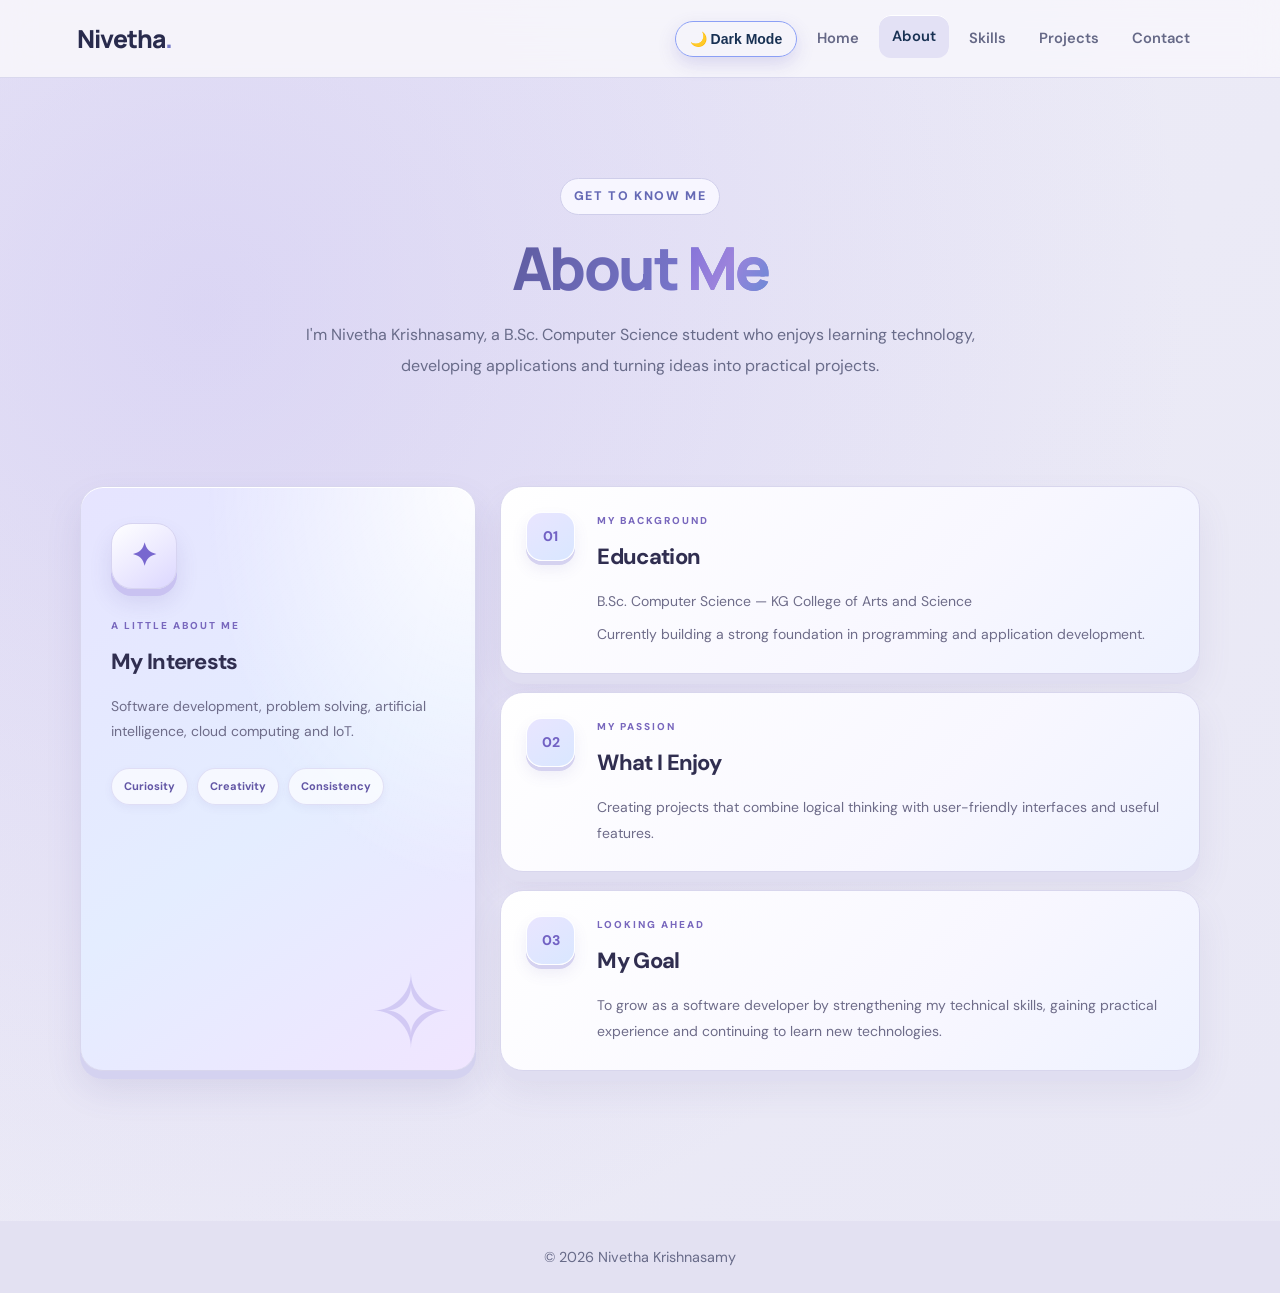
==== commit 591cdb9e: "Updated portfolio" ====
--- a/about.html
+++ b/about.html
@@ -11,6 +11,9 @@
 <header>
     <a class="logo" href="index.html">Nivetha<span>.</span></a>
     <nav>
+        <button id="theme-toggle" type="button">
+            🌙 Dark Mode
+        </button>
         <a href="index.html">Home</a>
         <a class="active" href="about.html">About</a>
         <a href="skills.html">Skills</a>
--- a/style.css
+++ b/style.css
@@ -2213,3 +2213,875 @@
     text-decoration: none;
 }
 
+
+/* ===== FULL PORTFOLIO MOVING EFFECTS ===== */
+
+/* 1. Moving background */
+body {
+    background-size: 200% 200%;
+    animation: backgroundMove 16s ease-in-out infinite alternate;
+}
+
+@keyframes backgroundMove {
+    0%   { background-position: 0% 50%; }
+    100% { background-position: 100% 50%; }
+}
+
+/* 2. Sections appear smoothly */
+@keyframes sectionEnter {
+    from {
+        opacity: 0;
+        transform: translateY(35px);
+    }
+    to {
+        opacity: 1;
+        transform: translateY(0);
+    }
+}
+
+.page-intro,
+.hero {
+    animation: sectionEnter 0.9s ease both;
+}
+
+/* 3. Floating profile photo */
+.visual .profile-card {
+    animation: profileFloat 4s ease-in-out infinite;
+}
+
+@keyframes profileFloat {
+    0%, 100% { transform: translateY(0) rotate(1deg); }
+    50%      { transform: translateY(-12px) rotate(-1deg); }
+}
+
+/* 4. Floating labels */
+.float-a {
+    animation: labelFloat 3.5s ease-in-out infinite;
+}
+
+.float-b {
+    animation: labelFloat 4s ease-in-out infinite reverse;
+}
+
+@keyframes labelFloat {
+    0%, 100% { translate: 0 0; }
+    50%      { translate: 0 -9px; }
+}
+
+/* 5. Cards move up smoothly */
+.card,
+.about-panel,
+.list-item,
+.contact-box,
+.contact-form {
+    transition:
+        transform 0.35s ease,
+        box-shadow 0.35s ease,
+        border-color 0.35s ease;
+}
+
+.card:hover,
+.list-item:hover,
+.contact-box:hover,
+.contact-form:hover {
+    transform: translateY(-8px);
+}
+
+/* 6. Buttons move on hover */
+.btn:hover,
+nav a:hover {
+    transform: translateY(-3px);
+}
+
+/* 7. Animated heading accent */
+.hero h1 span,
+.page-title span {
+    background: linear-gradient(
+        90deg,
+        #777bc7,
+        #ad8fe5,
+        #777bc7
+    );
+    background-size: 200% auto;
+    background-clip: text;
+    -webkit-background-clip: text;
+    color: transparent;
+    -webkit-text-fill-color: transparent;
+    animation: headingShine 4s linear infinite;
+}
+
+@keyframes headingShine {
+    to { background-position: 200% center; }
+}
+
+/* 8. Respect reduced-motion settings */
+@media (prefers-reduced-motion: reduce) {
+    body,
+    .visual .profile-card,
+    .float-a,
+    .float-b,
+    .hero,
+    .page-intro,
+    .hero h1 span,
+    .page-title span {
+        animation: none !important;
+    }
+
+    *,
+    *::before,
+    *::after {
+        scroll-behavior: auto !important;
+        transition-duration: 0.01ms !important;
+    }
+}
+
+/* Scroll reveal initial state */
+.reveal-item {
+    opacity: 0;
+    transform: translateY(28px);
+    transition: opacity 0.7s ease, transform 0.7s ease;
+}
+
+.reveal-item.revealed {
+    opacity: 1;
+    transform: translateY(0);
+}
+
+/* Avoid hidden content if JavaScript is disabled */
+@media (prefers-reduced-motion: reduce) {
+    .reveal-item {
+        opacity: 1;
+        transform: none;
+        transition: none;
+    }
+}
+
+/* ===== INTERACTIVE PORTFOLIO EFFECTS ===== */
+
+/* 1. Smooth scrolling */
+html {
+    scroll-behavior: smooth;
+    scroll-padding-top: 85px;
+}
+
+/* Animated background glow */
+body {
+    background-size: 200% 200%;
+    animation: backgroundFlow 18s ease infinite;
+}
+
+@keyframes backgroundFlow {
+    0% { background-position: 0% 50%; }
+    50% { background-position: 100% 50%; }
+    100% { background-position: 0% 50%; }
+}
+
+/* 2. Intro animation */
+.hero,
+.home-content,
+.hero-content {
+    animation: heroEnter 1s ease both;
+}
+
+@keyframes heroEnter {
+    from {
+        opacity: 0;
+        transform: translateY(25px);
+    }
+    to {
+        opacity: 1;
+        transform: translateY(0);
+    }
+}
+
+/* Floating profile photo */
+.profile-card img,
+.profile-image,
+.profile-pic {
+    animation: photoFloat 4s ease-in-out infinite;
+}
+
+@keyframes photoFloat {
+    0%, 100% { transform: translateY(0); }
+    50% { transform: translateY(-10px); }
+}
+
+/* 3. Project and skill card hover */
+.card,
+.project-card,
+.skill-card {
+    transition:
+        transform 0.3s ease,
+        box-shadow 0.3s ease,
+        border-color 0.3s ease;
+}
+
+.card:hover,
+.project-card:hover,
+.skill-card:hover {
+    transform: translateY(-8px);
+    box-shadow: 0 15px 35px rgba(85, 125, 255, 0.22);
+    border-color: #8eb8ff;
+}
+
+/* Buttons */
+button,
+.btn,
+a.btn {
+    transition: transform 0.25s ease, box-shadow 0.25s ease;
+}
+
+button:hover,
+.btn:hover,
+a.btn:hover {
+    transform: translateY(-3px);
+    box-shadow: 0 7px 18px rgba(85, 125, 255, 0.2);
+}
+
+/* 4. Scroll progress bar */
+#scroll-progress {
+    position: fixed;
+    top: 0;
+    left: 0;
+    width: 0%;
+    height: 4px;
+    background: linear-gradient(90deg, #80caff, #9b8cff);
+    z-index: 99999;
+    transition: width 0.08s linear;
+    pointer-events: none;
+}
+
+/* 5. Scroll reveal */
+.reveal-item {
+    opacity: 0;
+    transform: translateY(30px);
+    transition: opacity 0.7s ease, transform 0.7s ease;
+}
+
+.reveal-item.revealed {
+    opacity: 1;
+    transform: translateY(0);
+}
+
+/* Animated skill bars */
+.skill-bar,
+.progress-bar {
+    transform-origin: left;
+}
+
+.skill-bar.animate,
+.progress-bar.animate {
+    animation: skillFill 1.3s ease forwards;
+}
+
+@keyframes skillFill {
+    from { width: 0; }
+}
+
+/* 6. Back-to-top button */
+#back-to-top {
+    position: fixed;
+    right: 22px;
+    bottom: 22px;
+    width: 46px;
+    height: 46px;
+    border: none;
+    border-radius: 50%;
+    background: linear-gradient(135deg, #83caff, #a497ff);
+    color: #17203c;
+    font-size: 23px;
+    cursor: pointer;
+    z-index: 9999;
+    opacity: 0;
+    visibility: hidden;
+    transform: translateY(12px);
+    transition: all 0.3s ease;
+    box-shadow: 0 5px 20px rgba(90, 120, 255, 0.25);
+}
+
+#back-to-top.visible {
+    opacity: 1;
+    visibility: visible;
+    transform: translateY(0);
+}
+
+#back-to-top:hover {
+    transform: translateY(-5px);
+}
+
+/* Respect reduced-motion settings */
+@media (prefers-reduced-motion: reduce) {
+    *,
+    *::before,
+    *::after {
+        animation-duration: 0.01ms !important;
+        animation-iteration-count: 1 !important;
+        scroll-behavior: auto !important;
+        transition-duration: 0.01ms !important;
+    }
+
+    .reveal-item {
+        opacity: 1;
+        transform: none;
+    }
+}
+/* Light and Dark Mode */
+:root {
+    --bg-color: #f0f8ff;
+    --text-color: #183153;
+    --card-color: #ffffff;
+    --accent-color: #6c9ff8;
+}
+
+body {
+    background-color: var(--bg-color);
+    color: var(--text-color);
+    transition: background-color 0.4s, color 0.4s;
+}
+
+.card,
+.project-card,
+.skill-card,
+.about-panel,
+.contact-box,
+.contact-form {
+    background-color: var(--card-color);
+    color: var(--text-color);
+    transition: background-color 0.4s, color 0.4s;
+}
+
+/* Dark Mode */
+body.dark-mode {
+    --bg-color: #101827;
+    --text-color: #e5edff;
+    --card-color: #1c2940;
+    --accent-color: #9b8cff;
+}
+
+#theme-toggle {
+    padding: 10px 16px;
+    border: 1px solid var(--accent-color);
+    border-radius: 25px;
+    background: var(--card-color);
+    color: var(--text-color);
+    cursor: pointer;
+    font-size: 14px;
+    transition: 0.3s;
+}
+
+#theme-toggle:hover {
+    transform: translateY(-2px);
+    background: var(--accent-color);
+    color: white;
+}
+
+/* Light / Dark mode */
+body,
+header,
+section,
+footer,
+.card,
+.profile-card {
+    transition: background-color 0.3s ease, color 0.3s ease;
+}
+
+body.dark-mode {
+    background: #101827;
+    color: #e5edff;
+}
+
+body.dark-mode header,
+body.dark-mode footer {
+    background: #101827;
+    color: #e5edff;
+}
+
+body.dark-mode .card,
+body.dark-mode .profile-card {
+    background: #1c2940;
+    color: #e5edff;
+}
+
+body.dark-mode p,
+body.dark-mode h1,
+body.dark-mode h2,
+body.dark-mode h3 {
+    color: #e5edff;
+}
+
+#theme-toggle {
+    cursor: pointer;
+    padding: 9px 14px;
+    border: 1px solid #8b9ff5;
+    border-radius: 22px;
+    background: transparent;
+    color: inherit;
+}
+
+/* ===== DARK MODE COLORS ===== */
+
+body.dark-mode {
+    background-color: #101827 !important;
+    color: #e5edff !important;
+}
+
+body.dark-mode header,
+body.dark-mode main,
+body.dark-mode footer {
+    background-color: #101827 !important;
+    color: #e5edff !important;
+}
+
+body.dark-mode .hero,
+body.dark-mode .section {
+    background-color: #101827 !important;
+}
+
+body.dark-mode .card,
+body.dark-mode .profile-card {
+    background-color: #1c2940 !important;
+    color: #e5edff !important;
+}
+
+body.dark-mode p,
+body.dark-mode h1,
+body.dark-mode h2,
+body.dark-mode h3,
+body.dark-mode a {
+    color: #e5edff;
+}
+
+/* ===== CONTACT INTERACTIONS ===== */
+
+.contact-form input,
+.contact-form textarea {
+    box-sizing: border-box;
+    width: 100%;
+    border: 1px solid #c9d9f5;
+    border-radius: 12px;
+    padding: 13px 15px;
+    outline: none;
+    transition: border-color 0.25s ease,
+                box-shadow 0.25s ease,
+                transform 0.25s ease;
+}
+
+.contact-form input:focus,
+.contact-form textarea:focus {
+    border-color: #6c9ff8;
+    box-shadow: 0 0 0 4px rgba(108, 159, 248, 0.18);
+    transform: translateY(-2px);
+}
+
+.character-count {
+    text-align: right;
+    font-size: 12px;
+    margin-top: 6px;
+    color: #7183a0;
+}
+
+.contact-form .btn {
+    transition: transform 0.25s ease, box-shadow 0.25s ease;
+}
+
+.contact-form .btn:hover {
+    transform: translateY(-3px);
+    box-shadow: 0 8px 20px rgba(80, 120, 200, 0.2);
+}
+
+.contact-form .btn:disabled {
+    opacity: 0.65;
+    cursor: wait;
+    transform: none;
+}
+
+body.dark-mode .contact-form input,
+body.dark-mode .contact-form textarea {
+    background: #101827;
+    color: #e5edff;
+    border-color: #465979;
+}
+
+body.dark-mode .character-count {
+    color: #c0cce2;
+}
+
+@media (prefers-reduced-motion: reduce) {
+    .contact-form input,
+    .contact-form textarea,
+    .contact-form .btn {
+        transition: none;
+    }
+}
+
+/* Interactive Project Cards */
+.project-card {
+    transition: transform 0.3s ease,
+                box-shadow 0.3s ease,
+                border-color 0.3s ease;
+    border: 1px solid transparent;
+    border-radius: 15px;
+}
+
+.project-card:hover {
+    transform: translateY(-8px);
+    border-color: #75bfff;
+    box-shadow: 0 12px 30px rgba(80, 160, 255, 0.25);
+}
+
+/* Project card heading */
+.project-card h3 {
+    transition: color 0.3s ease;
+}
+
+.project-card:hover h3 {
+    color: #369bff;
+}
+
+/* Respect reduced-motion preferences */
+@media (prefers-reduced-motion: reduce) {
+    .project-card,
+    .project-card h3 {
+        transition: none;
+    }
+
+    .project-card:hover {
+        transform: none;
+    }
+}
+
+/* Scroll Reveal Animation */
+.reveal {
+    opacity: 0;
+    transform: translateY(30px);
+    transition: opacity 0.7s ease, transform 0.7s ease;
+}
+
+.reveal.show {
+    opacity: 1;
+    transform: translateY(0);
+}
+
+@media (prefers-reduced-motion: reduce) {
+    .reveal {
+        opacity: 1;
+        transform: none;
+        transition: none;
+    }
+}
+
+
+/* 3D Blooming Skills Wall */
+.bloom-skills {
+    padding: 60px 20px;
+    text-align: center;
+    color: #234568;
+}
+
+.bloom-skills h2 {
+    color: #267fc2;
+    font-size: clamp(1.8rem, 4vw, 2.5rem);
+    margin-bottom: 10px;
+}
+
+.bloom-subtitle {
+    color: #64829e;
+    margin-bottom: 40px;
+}
+
+.bloom-grid {
+    display: grid;
+    grid-template-columns: repeat(4, minmax(0, 1fr));
+    gap: 24px;
+    max-width: 1050px;
+    margin: auto;
+    perspective: 1000px;
+}
+
+.bloom-card {
+    min-width: 0;
+    height: 235px;
+    padding: 0;
+    border: 1px solid #d4eaff;
+    border-radius: 22px;
+    background: transparent;
+    color: inherit;
+    cursor: pointer;
+    text-align: center;
+    perspective: 1000px;
+    animation: bloomFloat 4s ease-in-out infinite;
+    transition: box-shadow 0.35s ease, border-color 0.35s ease;
+}
+
+.bloom-card:nth-child(2) {
+    animation-delay: -1s;
+}
+
+.bloom-card:nth-child(3) {
+    animation-delay: -2s;
+}
+
+.bloom-card:nth-child(4) {
+    animation-delay: -3s;
+}
+
+.bloom-inner {
+    display: grid;
+    width: 100%;
+    height: 100%;
+    position: relative;
+    transform-style: preserve-3d;
+    transition: transform 0.65s ease;
+}
+
+.bloom-front,
+.bloom-back {
+    grid-area: 1 / 1;
+    display: flex;
+    flex-direction: column;
+    justify-content: center;
+    align-items: center;
+    gap: 14px;
+    padding: 18px;
+    border-radius: 21px;
+    background: linear-gradient(145deg, #ffffff, #e7f4ff);
+    backface-visibility: hidden;
+    -webkit-backface-visibility: hidden;
+}
+
+.bloom-back {
+    transform: rotateY(180deg);
+    background: linear-gradient(145deg, #d8efff, #fafdff);
+    color: #315b7e;
+    font-size: 14px;
+    line-height: 1.6;
+}
+
+.skill-icon {
+    font-size: 42px;
+    transition: transform 0.35s ease;
+}
+
+.skill-name {
+    font-size: 21px;
+    font-weight: 700;
+    color: #247bb9;
+}
+
+.skill-hint {
+    font-size: 12px;
+    color: #64829e;
+}
+
+.bloom-card:hover,
+.bloom-card:focus-visible {
+    border-color: #72bdff;
+    box-shadow:
+        0 0 12px rgba(77, 170, 255, 0.35),
+        0 0 35px rgba(77, 170, 255, 0.22);
+}
+
+.bloom-card:hover .skill-icon {
+    transform: scale(1.2);
+}
+
+.bloom-card.is-flipped .bloom-inner {
+    transform: rotateY(180deg);
+}
+
+.bloom-card.is-flipped {
+    animation-play-state: paused;
+}
+
+@keyframes bloomFloat {
+    0%, 100% {
+        transform: translateY(0);
+    }
+    50% {
+        transform: translateY(-8px);
+    }
+}
+
+@media (max-width: 750px) {
+    .bloom-grid {
+        grid-template-columns: repeat(2, minmax(0, 1fr));
+        gap: 16px;
+    }
+}
+
+@media (max-width: 380px) {
+    .bloom-grid {
+        gap: 10px;
+    }
+
+    .bloom-card {
+        height: 215px;
+    }
+
+    .bloom-front,
+    .bloom-back {
+        padding: 10px;
+    }
+}
+
+@media (prefers-reduced-motion: reduce) {
+    .bloom-card {
+        animation: none;
+        transition: none;
+    }
+
+    .bloom-inner,
+    .skill-icon {
+        transition: none;
+    }
+}
+
+/* 3D Project Carousel */
+.project-carousel-section {
+    padding: 60px 20px;
+    text-align: center;
+    overflow: hidden;
+    color: #234568;
+}
+
+.project-carousel-section h2 {
+    color: #267fc2;
+    font-size: clamp(2rem, 4vw, 2.8rem);
+}
+
+.carousel-scene {
+    max-width: 750px;
+    margin: 40px auto 20px;
+    perspective: 1100px;
+    touch-action: pan-y;
+}
+
+.project-carousel {
+    display: grid;
+    grid-template-columns: minmax(0, 1fr);
+    transform-style: preserve-3d;
+    transition: transform 0.55s ease;
+    cursor: grab;
+}
+
+.project-carousel:active {
+    cursor: grabbing;
+}
+
+.carousel-card {
+    grid-area: 1 / 1;
+    padding: 30px;
+    border: 1px solid #c9e6ff;
+    border-radius: 24px;
+    background: linear-gradient(145deg, #ffffff, #eaf6ff);
+    box-shadow: 0 15px 40px rgba(65, 145, 210, 0.12);
+    opacity: 0;
+    visibility: hidden;
+    pointer-events: none;
+    transform: translateX(70px) rotateY(-18deg) scale(0.92);
+    transition:
+        opacity 0.45s ease,
+        transform 0.55s ease,
+        box-shadow 0.35s ease,
+        border-color 0.35s ease,
+        visibility 0.45s;
+}
+
+.carousel-card.active {
+    opacity: 1;
+    visibility: visible;
+    pointer-events: auto;
+    transform: translateX(0) rotateY(0) scale(1);
+    box-shadow: 0 18px 45px rgba(65, 145, 210, 0.2);
+}
+
+.carousel-card.active:hover {
+    border-color: #75bfff;
+    box-shadow:
+        0 18px 40px rgba(65, 145, 210, 0.2),
+        0 0 28px rgba(95, 180, 255, 0.25);
+}
+
+.carousel-icon {
+    font-size: 45px;
+    margin-bottom: 15px;
+}
+
+.carousel-card h3 {
+    color: #267fc2;
+    font-size: 1.4rem;
+}
+
+.carousel-card p {
+    line-height: 1.7;
+}
+
+.carousel-tech {
+    color: #347fb5;
+    font-size: 0.9rem;
+}
+
+.carousel-details,
+.carousel-controls button {
+    border: 1px solid #a8d7ff;
+    border-radius: 12px;
+    background: #dff1ff;
+    color: #1769aa;
+    padding: 11px 18px;
+    font-weight: 600;
+    cursor: pointer;
+    transition: 0.25s ease;
+}
+
+.carousel-details:hover,
+.carousel-controls button:hover {
+    background: #75bfff;
+    color: #ffffff;
+    transform: translateY(-2px);
+}
+
+.carousel-controls {
+    display: flex;
+    justify-content: center;
+    align-items: center;
+    gap: 22px;
+}
+
+#carouselCounter {
+    color: #347fb5;
+    font-weight: 600;
+}
+
+.carousel-hint {
+    color: #64829e;
+    font-size: 13px;
+}
+
+@media (max-width: 500px) {
+    .carousel-card {
+        padding: 22px 17px;
+    }
+}
+
+@media (prefers-reduced-motion: reduce) {
+    .project-carousel,
+    .carousel-card,
+    .carousel-details,
+    .carousel-controls button {
+        transition: none;
+    }
+}
+/* Project Details popup - remove unwanted left corner area */
+.project-modal-content .modal-close {
+    display: none !important;
+}
+
+.project-modal-content {
+    padding: 28px !important;
+    border-radius: 18px;
+}
+
+.project-modal-content .modal-github-btn {
+    display: inline-block;
+    margin-top: 12px;
+}
